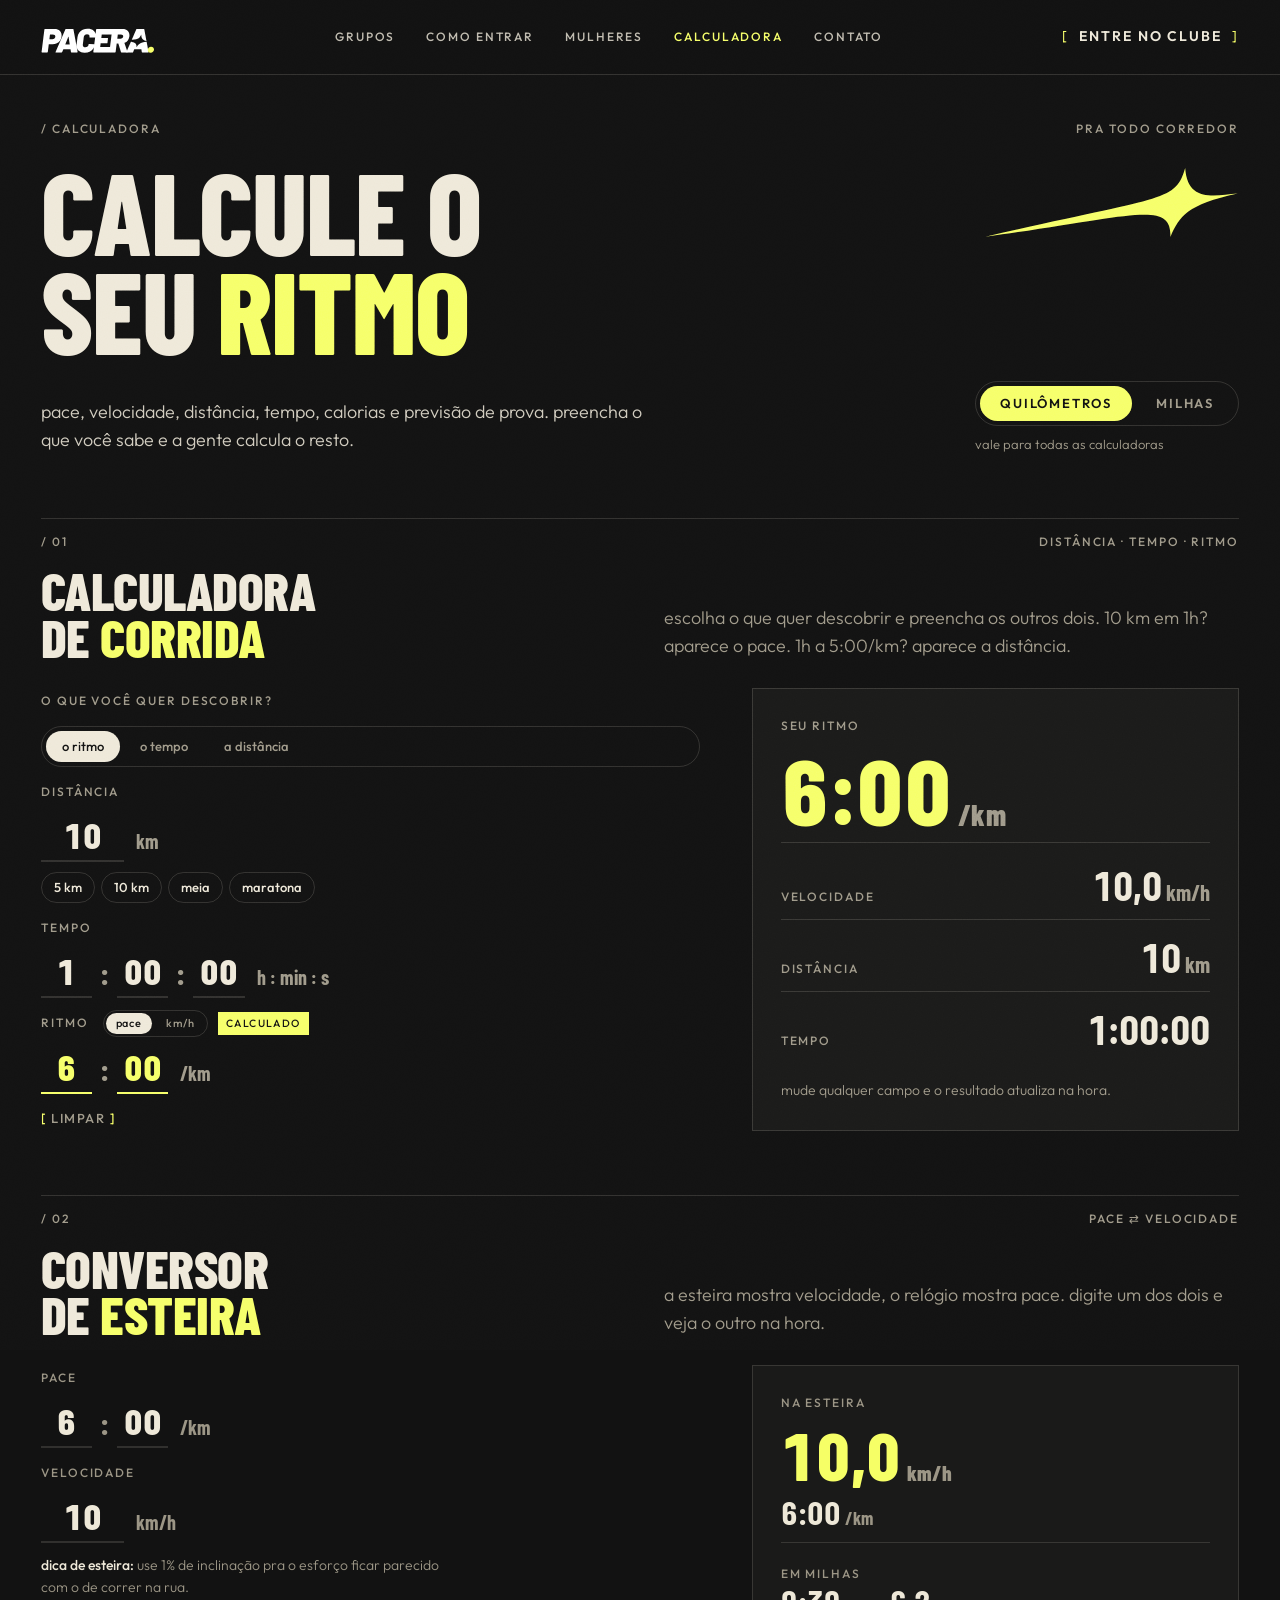
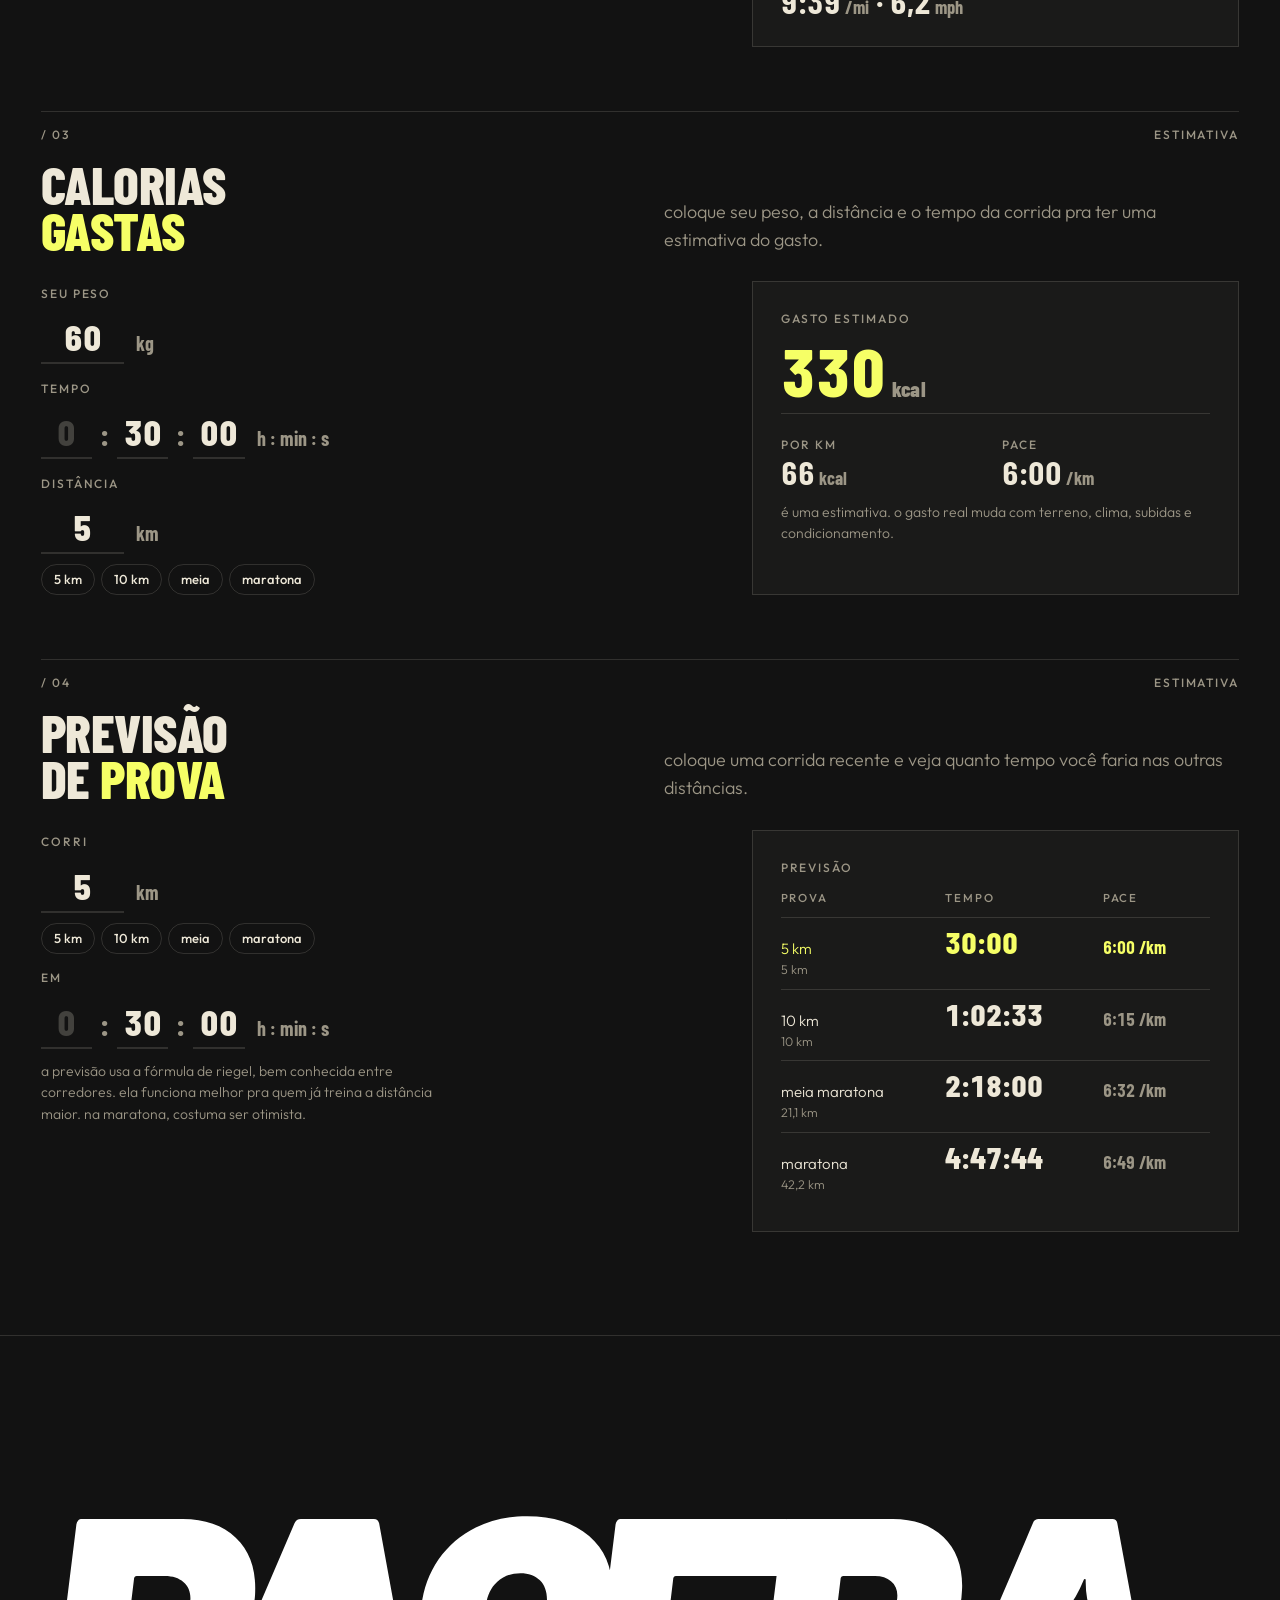
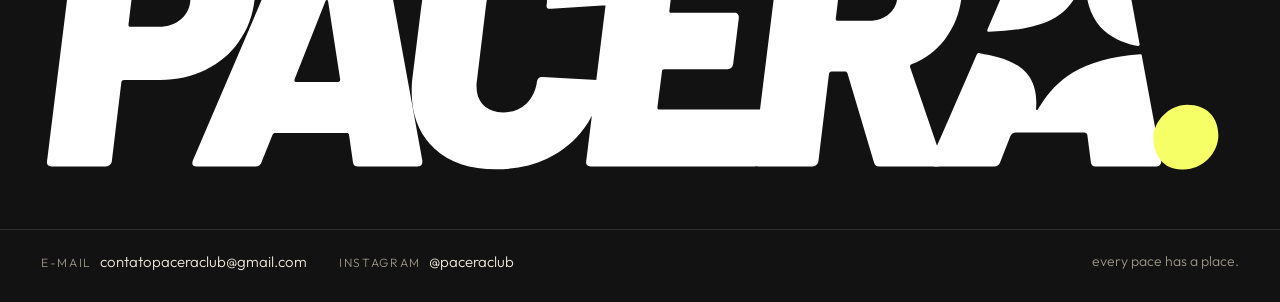
==== calculadora.html @ 99a650ff "Add files via upload" ====
<!doctype html>
<html lang="pt-BR">

<head>
  <meta charset="utf-8">
  <meta name="viewport" content="width=device-width,initial-scale=1,viewport-fit=cover">

  <title>Calculadora Pacera</title>
  <!-- prévia de compartilhamento (whatsapp, instagram, redes) -->
  <meta name="description" content="calcule pace, velocidade, tempo, distância, calorias e previsão de prova. em quilômetros ou milhas.">
  <meta name="theme-color" content="#121212">
  <meta property="og:type" content="website">
  <meta property="og:locale" content="pt_BR">
  <meta property="og:site_name" content="pacera club.">
  <meta property="og:title" content="calculadora pacera | pace, velocidade e previsão de prova">
  <meta property="og:description" content="calcule pace, velocidade, tempo, distância, calorias e previsão de prova. em quilômetros ou milhas.">
  <meta property="og:url" content="https://pacera-theta.vercel.app/calculadora.html">
  <meta property="og:image" content="https://pacera-theta.vercel.app/img/pacera-previa.jpg">
  <meta property="og:image:width" content="1200">
  <meta property="og:image:height" content="630">
  <meta property="og:image:alt" content="corredores na rua com a frase every pace has a place e o logo pacera">
  <meta name="twitter:card" content="summary_large_image">

  <link rel="icon" type="image/svg+xml" href="icon.svg">
  <link rel="stylesheet" href="style/reset.css">
  <link rel="stylesheet" href="style/style.css">
  <link rel="preconnect" href="https://fonts.googleapis.com">
  <link rel="preconnect" href="https://fonts.gstatic.com" crossorigin>
  <link rel="stylesheet"
    href="https://fonts.googleapis.com/css2?family=Barlow+Condensed:ital,wght@0,600;0,700;0,800;0,900;1,800;1,900&family=Outfit:wght@300;400;500;600&display=swap">
  <link rel="stylesheet" href="style/calculadora.css">

</head>

<body>
  <header class="top" id="top">
    <div class="top-in px">
      <a class="logo" href="index.html" aria-label="pacera club, início"><img src="img/logo-pacera.svg" alt="" width="406" height="129"></a>
      <nav class="nav" id="menu" aria-label="seções">
        <a href="index.html#grupos">grupos</a>
        <a href="index.html#como-entrar">como entrar</a>
        <a href="index.html#mulheres">mulheres</a>
        <a href="calculadora.html" aria-current="page">calculadora</a>
        <a href="#contato">contato</a>
      </nav>
      <div class="top-actions">
        <a class="br js-strava" href="https://www.strava.com/clubs/1765318" target="_blank" rel="noopener">entre no clube</a>
        <button class="menu-btn" id="menu-btn" type="button" aria-label="abrir menu" aria-expanded="false" aria-controls="menu"><span></span><span></span></button>
      </div>
    </div>
  </header>

  <main>
    <section class="calc-hero px">
      <img class="calc-star" src="img/logo-estrela.svg" alt="" width="600" height="159">
      <div class="sec-num"><span class="label">/ calculadora</span><span class="label">pra todo corredor</span></div>
      <h1>Calcule o<br>seu <span class="yl">ritmo</span></h1>
      <div class="hero-row">
        <p class="lead">pace, velocidade, distância, tempo, calorias e previsão de prova. preencha o que você sabe e a gente calcula o resto.</p>
        <div style="display: grid; gap: 8px; justify-items: start;">
          <div class="unit" role="group" aria-label="unidade de medida">
            <button type="button" id="unit-km" aria-pressed="true">quilômetros</button>
            <button type="button" id="unit-mi" aria-pressed="false">milhas</button>
          </div>
          <span class="unit-note">vale para todas as calculadoras</span>
        </div>
      </div>
    </section>

    <!-- / 01 calculadora de corrida -->
    <section class="tool-sec px" id="corrida" aria-labelledby="t1">
      <div class="tool-head">
        <div class="sec-num"><span class="label">/ 01</span><span class="label">distância · tempo · ritmo</span></div>
        <h2 id="t1">Calculadora<br>de <span class="yl">corrida</span></h2>
        <p class="lead">escolha o que quer descobrir e preencha os outros dois. 10 km em 1h? aparece o pace. 1h a 5:00/km? aparece a distância.</p>
      </div>
      <div class="tool">
        <div class="fields">
          <div class="ask">
            <span class="flabel">o que você quer descobrir?</span>
            <div class="seg" role="group" aria-label="o que você quer descobrir" id="c-target">
              <button type="button" data-t="pace" aria-pressed="true">o ritmo</button>
              <button type="button" data-t="time" aria-pressed="false">o tempo</button>
              <button type="button" data-t="dist" aria-pressed="false">a distância</button>
            </div>
          </div>
          <div class="field" data-group="dist">
            <label class="flabel" for="c-dist">distância <span class="tag">calculado</span></label>
            <div class="inrow"><input class="in w4 js-dist" id="c-dist" type="text" inputmode="decimal" placeholder="0" autocomplete="off"><span class="u u-dist">km</span></div>
            <div class="chips" data-for="c-dist">
              <button class="chip" type="button" data-km="5">5 km</button>
              <button class="chip" type="button" data-km="10">10 km</button>
              <button class="chip" type="button" data-km="21.0975">meia</button>
              <button class="chip" type="button" data-km="42.195">maratona</button>
            </div>
          </div>
          <div class="field" data-group="time">
            <span class="flabel" id="c-time-l">tempo <span class="tag">calculado</span></span>
            <div class="inrow" role="group" aria-labelledby="c-time-l">
              <input class="in" id="c-h" type="text" inputmode="numeric" maxlength="3" placeholder="0" aria-label="horas" autocomplete="off"><span class="sep">:</span>
              <input class="in" id="c-m" type="text" inputmode="numeric" maxlength="2" placeholder="00" aria-label="minutos" autocomplete="off"><span class="sep">:</span>
              <input class="in" id="c-s" type="text" inputmode="numeric" maxlength="2" placeholder="00" aria-label="segundos" autocomplete="off"><span class="u">h : min : s</span>
            </div>
          </div>
          <div class="field" data-group="pace">
            <span class="flabel" id="c-pace-l">ritmo
              <span class="seg mini" role="group" aria-label="digitar o ritmo como" id="c-mode">
                <button type="button" data-m="pace" aria-pressed="true">pace</button>
                <button type="button" data-m="speed" aria-pressed="false" class="u-speed">km/h</button>
              </span>
              <span class="tag">calculado</span>
            </span>
            <div class="inrow" id="c-pace-in" role="group" aria-labelledby="c-pace-l">
              <input class="in js-pm" id="c-pm" type="text" inputmode="numeric" maxlength="2" placeholder="0" aria-label="pace, minutos" autocomplete="off"><span class="sep">:</span>
              <input class="in js-ps" id="c-ps" type="text" inputmode="numeric" maxlength="2" placeholder="00" aria-label="pace, segundos" autocomplete="off"><span class="u u-pace">/km</span>
            </div>
            <div class="inrow" id="c-speed-in" hidden>
              <input class="in w4 js-speed" id="c-v" type="text" inputmode="decimal" placeholder="0" aria-label="velocidade" autocomplete="off"><span class="u u-speed">km/h</span>
            </div>
          </div>
          <button class="clear" type="button" id="c-clear">limpar</button>
        </div>
        <div class="result" aria-live="polite" id="c-out"></div>
      </div>
    </section>

    <!-- / 02 esteira -->
    <section class="tool-sec px" id="esteira" aria-labelledby="t2">
      <div class="tool-head">
        <div class="sec-num"><span class="label">/ 02</span><span class="label">pace ⇄ velocidade</span></div>
        <h2 id="t2">Conversor<br>de <span class="yl">esteira</span></h2>
        <p class="lead">a esteira mostra velocidade, o relógio mostra pace. digite um dos dois e veja o outro na hora.</p>
      </div>
      <div class="tool">
        <div class="fields">
          <div class="field">
            <span class="flabel" id="e-pace-l">pace</span>
            <div class="inrow" role="group" aria-labelledby="e-pace-l">
              <input class="in js-pm" id="e-pm" type="text" inputmode="numeric" maxlength="2" placeholder="0" aria-label="pace, minutos" autocomplete="off"><span class="sep">:</span>
              <input class="in js-ps" id="e-ps" type="text" inputmode="numeric" maxlength="2" placeholder="00" aria-label="pace, segundos" autocomplete="off"><span class="u u-pace">/km</span>
            </div>
          </div>
          <div class="field">
            <label class="flabel" for="e-v">velocidade</label>
            <div class="inrow"><input class="in w4 js-speed" id="e-v" type="text" inputmode="decimal" placeholder="0" autocomplete="off"><span class="u u-speed">km/h</span></div>
          </div>
          <p class="hint"><b>dica de esteira:</b> use 1% de inclinação pra o esforço ficar parecido com o de correr na rua.</p>
        </div>
        <div class="result" aria-live="polite" id="e-out"></div>
      </div>
    </section>

    <!-- / 03 calorias -->
    <section class="tool-sec px" id="calorias" aria-labelledby="t3">
      <div class="tool-head">
        <div class="sec-num"><span class="label">/ 03</span><span class="label">estimativa</span></div>
        <h2 id="t3">Calorias<br><span class="yl">gastas</span></h2>
        <p class="lead">coloque seu peso, a distância e o tempo da corrida pra ter uma estimativa do gasto.</p>
      </div>
      <div class="tool">
        <div class="fields">
          <div class="field">
            <label class="flabel" for="k-w">seu peso</label>
            <div class="inrow"><input class="in w4 js-weight" id="k-w" type="text" inputmode="decimal" placeholder="0" autocomplete="off"><span class="u u-weight">kg</span></div>
          </div>
          <div class="field">
            <span class="flabel" id="k-time-l">tempo</span>
            <div class="inrow" role="group" aria-labelledby="k-time-l">
              <input class="in" id="k-h" type="text" inputmode="numeric" maxlength="3" placeholder="0" aria-label="horas" autocomplete="off"><span class="sep">:</span>
              <input class="in" id="k-m" type="text" inputmode="numeric" maxlength="2" placeholder="00" aria-label="minutos" autocomplete="off"><span class="sep">:</span>
              <input class="in" id="k-s" type="text" inputmode="numeric" maxlength="2" placeholder="00" aria-label="segundos" autocomplete="off"><span class="u">h : min : s</span>
            </div>
          </div>
          <div class="field">
            <label class="flabel" for="k-dist">distância</label>
            <div class="inrow"><input class="in w4 js-dist" id="k-dist" type="text" inputmode="decimal" placeholder="0" autocomplete="off"><span class="u u-dist">km</span></div>
            <div class="chips" data-for="k-dist">
              <button class="chip" type="button" data-km="5">5 km</button>
              <button class="chip" type="button" data-km="10">10 km</button>
              <button class="chip" type="button" data-km="21.0975">meia</button>
              <button class="chip" type="button" data-km="42.195">maratona</button>
            </div>
          </div>
        </div>
        <div class="result" aria-live="polite" id="k-out"></div>
      </div>
    </section>

    <!-- / 04 previsão de prova -->
    <section class="tool-sec px" id="previsao" aria-labelledby="t4">
      <div class="tool-head">
        <div class="sec-num"><span class="label">/ 04</span><span class="label">estimativa</span></div>
        <h2 id="t4">Previsão<br>de <span class="yl">prova</span></h2>
        <p class="lead">coloque uma corrida recente e veja quanto tempo você faria nas outras distâncias.</p>
      </div>
      <div class="tool">
        <div class="fields">
          <div class="field">
            <label class="flabel" for="r-dist">corri</label>
            <div class="inrow"><input class="in w4 js-dist" id="r-dist" type="text" inputmode="decimal" placeholder="0" autocomplete="off"><span class="u u-dist">km</span></div>
            <div class="chips" data-for="r-dist">
              <button class="chip" type="button" data-km="5">5 km</button>
              <button class="chip" type="button" data-km="10">10 km</button>
              <button class="chip" type="button" data-km="21.0975">meia</button>
              <button class="chip" type="button" data-km="42.195">maratona</button>
            </div>
          </div>
          <div class="field">
            <span class="flabel" id="r-time-l">em</span>
            <div class="inrow" role="group" aria-labelledby="r-time-l">
              <input class="in" id="r-h" type="text" inputmode="numeric" maxlength="3" placeholder="0" aria-label="horas" autocomplete="off"><span class="sep">:</span>
              <input class="in" id="r-m" type="text" inputmode="numeric" maxlength="2" placeholder="00" aria-label="minutos" autocomplete="off"><span class="sep">:</span>
              <input class="in" id="r-s" type="text" inputmode="numeric" maxlength="2" placeholder="00" aria-label="segundos" autocomplete="off"><span class="u">h : min : s</span>
            </div>
          </div>
          <p class="hint">a previsão usa a fórmula de riegel, bem conhecida entre corredores. ela funciona melhor pra quem já treina a distância maior. na maratona, costuma ser otimista.</p>
        </div>
        <div class="result" aria-live="polite" id="r-out"></div>
      </div>
    </section>
  </main>

  <footer id="contato" class="foot-space">
    <div class="foot-mark px" aria-hidden="true"><img src="img/logo-pacera.svg" alt="" width="406" height="129"></div>
    <div class="foot-row px">
      <div class="contacts">
        <span><span class="k">e-mail</span><button class="mail" id="mail" type="button" title="clique para copiar">contatopaceraclub@gmail.com</button></span>
        <span><span class="k">instagram</span><a href="https://www.instagram.com/paceraclub" target="_blank" rel="noopener">@paceraclub</a></span>
      </div>
      <span>every pace has a place.</span>
    </div>
  </footer>
  <div class="toast" id="toast" role="status" aria-live="polite">e-mail copiado</div>

  <script src="script/calculadora.js"></script>
</body>

</html>
---- style/style.css ----
:root {
    --bg: #121212;
    --bg-2: #1A1A19;
    --cream: #EEE8D8;
    --muted: #9C9686;
    --line: rgba(238, 232, 216, .14);
    --accent: #F6FF66;
    --on-accent: #121212;
    --brisa: #5B8FC0;
    --vibe: #77A46C;
    --embalo: #EDBE76;
    --impulso: #E08A4E;
    --voo: #C2605A;
    --rosa: #E096A0;
    --display: "Barlow Condensed", "Arial Narrow", "Roboto Condensed", sans-serif;
    --body: "Outfit", system-ui, -apple-system, "Segoe UI", sans-serif;
    --gutter: clamp(16px, 3.2vw, 48px);
    color-scheme: dark;
}

* {
    box-sizing: border-box;
}

html {
    scroll-behavior: smooth;
}

@media (prefers-reduced-motion: reduce) {
    html {
        scroll-behavior: auto;
    }
}

body {
    background: var(--bg);
    color: var(--cream);
    font-family: var(--body);
    font-weight: 300;
    font-size: 17px;
    line-height: 1.55;
    overflow-x: hidden;
}

body::after {
    content: "";
    position: fixed;
    inset: -50%;
    z-index: 50;
    pointer-events: none;
    opacity: .13;
    mix-blend-mode: overlay;
    background-image: url("data:image/svg+xml,%3Csvg xmlns='http://www.w3.org/2000/svg' width='220' height='220'%3E%3Cfilter id='n'%3E%3CfeTurbulence type='fractalNoise' baseFrequency='.85' numOctaves='3' stitchTiles='stitch'/%3E%3CfeColorMatrix values='0 0 0 0 1 0 0 0 0 1 0 0 0 0 1 0 0 0 1 0'/%3E%3C/filter%3E%3Crect width='100%25' height='100%25' filter='url(%23n)'/%3E%3C/svg%3E");
    animation: grain 1s steps(4) infinite;
}

@keyframes grain {
    0% {
        transform: translate(0, 0);
    }

    25% {
        transform: translate(-3%, 2%);
    }

    50% {
        transform: translate(2%, -3%);
    }

    75% {
        transform: translate(-2%, -1%);
    }

    100% {
        transform: translate(0, 0);
    }
}

@media (prefers-reduced-motion: reduce) {
    body::after {
        animation: none;
    }
}

a {
    color: inherit;
}

p {
    margin: 0;
}

h1,
h2,
h3 {
    margin: 0;
    font-family: var(--display);
    font-weight: 800;
    text-transform: uppercase;
    line-height: .86;
    letter-spacing: -.01em;
    text-wrap: balance;
}

.px {
    padding-inline: var(--gutter);
}

.dot {
    color: var(--accent);
}

.yl {
    color: var(--accent);
}

.label {
    font-family: var(--body);
    font-weight: 500;
    font-size: 12px;
    letter-spacing: .16em;
    text-transform: uppercase;
    color: var(--muted);
}

.label b {
    color: var(--cream);
    font-weight: 500;
}

.lead {
    max-width: 52ch;
    color: var(--muted);
    font-size: clamp(16px, 1.4vw, 19px);
}

.lead strong {
    color: var(--cream);
    font-weight: 500;
}

/* bracket buttons */
.br {
    display: inline-flex;
    align-items: center;
    gap: .7em;
    font-family: var(--body);
    font-weight: 600;
    font-size: 14px;
    letter-spacing: .14em;
    text-transform: uppercase;
    text-decoration: none;
    color: var(--cream);
    padding: 10px 0;
    white-space: nowrap;
}

.br::before {
    content: "[";
    color: var(--accent);
    font-weight: 400;
    transition: transform .2s;
}

.br::after {
    content: "]";
    color: var(--accent);
    font-weight: 400;
    transition: transform .2s;
}

.br:hover::before {
    transform: translateX(-5px);
}

.br:hover::after {
    transform: translateX(5px);
}

.br:focus-visible {
    outline: 2px solid var(--accent);
    outline-offset: 4px;
}

.btn {
    display: inline-flex;
    align-items: center;
    gap: 12px;
    font-family: var(--body);
    font-weight: 600;
    font-size: 15px;
    letter-spacing: .12em;
    text-transform: uppercase;
    text-decoration: none;
    background: var(--accent);
    color: var(--on-accent);
    padding: 15px 26px;
    transition: transform .2s, background .2s;
    white-space: nowrap;
}

.btn:hover {
    transform: translateY(-2px);
}

.btn:focus-visible {
    outline: 2px solid var(--cream);
    outline-offset: 4px;
}

.btn svg {
    width: 18px;
    height: 18px;
}

/* header */
.top {
    position: fixed;
    top: 0;
    left: 0;
    right: 0;
    z-index: 40;
    padding-top: env(safe-area-inset-top, 0px);
    transition: background .3s, border-color .3s;
    border-bottom: 1px solid transparent;
}

.top.solid {
    background: rgba(18, 18, 18, .86);
    backdrop-filter: blur(10px);
    border-bottom-color: var(--line);
}

.top-in {
    display: flex;
    align-items: center;
    justify-content: space-between;
    gap: 20px;
    padding-block: 16px;
}

.logo {
    display: block;
    width: clamp(104px, 9vw, 132px);
    color: var(--cream);
    line-height: 0;
}

.logo svg {
    width: 100%;
    height: auto;
}

.logo .logo-dot {
    fill: var(--accent);
    transition: fill .4s;
}

.nav {
    display: flex;
    gap: clamp(14px, 2.4vw, 36px);
}

.nav a {
    font-size: 12px;
    font-weight: 500;
    letter-spacing: .16em;
    text-transform: uppercase;
    text-decoration: none;
    color: var(--cream);
    opacity: .78;
}

.nav a:hover {
    opacity: 1;
    color: var(--accent);
}

.nav a:focus-visible {
    outline: 2px solid var(--accent);
    outline-offset: 4px;
}

/* o cabeçalho fixo não cobre o começo da seção ao clicar no menu */
section,
footer {
    scroll-margin-top: 72px;
}

.top-actions {
    display: flex;
    align-items: center;
    gap: 18px;
}

.menu-btn {
    display: none;
    width: 40px;
    height: 40px;
    padding: 0;
    border: 0;
    background: none;
    cursor: pointer;
    position: relative;
}

.menu-btn span {
    position: absolute;
    left: 9px;
    right: 9px;
    height: 2px;
    background: var(--cream);
    transition: transform .3s, top .3s;
}

.menu-btn span:first-child {
    top: 15px;
}

.menu-btn span:last-child {
    top: 23px;
}

.top.open .menu-btn span:first-child {
    top: 19px;
    transform: rotate(45deg);
}

.top.open .menu-btn span:last-child {
    top: 19px;
    transform: rotate(-45deg);
}

.menu-btn:focus-visible {
    outline: 2px solid var(--accent);
    outline-offset: 2px;
}

@media (max-width: 820px) {
    .menu-btn {
        display: block;
    }

    .top-actions .br {
        font-size: 12px;
    }

    .nav {
        position: absolute;
        top: 100%;
        left: 0;
        right: 0;
        flex-direction: column;
        gap: 0;
        padding: 8px var(--gutter) 20px;
        background: rgba(18, 18, 18, .97);
        border-bottom: 1px solid var(--line);
        opacity: 0;
        visibility: hidden;
        translate: 0 -8px;
        transition: opacity .25s, translate .25s, visibility .25s;
    }

    .nav a {
        font-family: var(--display);
        font-weight: 800;
        font-size: 34px;
        letter-spacing: 0;
        opacity: 1;
        padding: 10px 0;
        border-bottom: 1px solid var(--line);
    }

    .nav a:last-child {
        border-bottom: 0;
    }

    .top.open {
        background: rgba(18, 18, 18, .97);
    }

    .top.open .nav {
        opacity: 1;
        visibility: visible;
        translate: 0 0;
    }
}

@media (max-width: 380px) {
    .top-actions .br {
        display: none;
    }
}

/* hero */
.hero {
    position: relative;
    height: 100svh;
    min-height: 560px;
    max-height: 1000px;
    display: grid;
    grid-template-rows: auto 1fr auto;
    gap: 24px;
    padding-block: calc(84px + env(safe-area-inset-top, 0px)) clamp(20px, 3vw, 40px);
    isolation: isolate;
    overflow: hidden;
}

.hero-bg {
    position: absolute;
    inset: 0;
    z-index: -1;
}

.hero-bg img {
    width: 100%;
    height: 100%;
    object-fit: cover;
    object-position: 50% 35%;
    filter: saturate(.8) contrast(1.08);
}

.hero-bg::after {
    content: "";
    position: absolute;
    inset: 0;
    background: linear-gradient(180deg, rgba(18, 18, 18, .35) 0%, transparent 40%, rgba(18, 18, 18, .4) 75%, var(--bg) 100%), rgba(18, 18, 18, .5);
}

.hero-meta {
    display: flex;
    justify-content: space-between;
    gap: 16px;
    flex-wrap: wrap;
}

.hero h1 {
    align-self: center;
    font-size: clamp(60px, min(13vw, 17svh), 220px);
}

.hero h1 span {
    display: block;
}

.hero h1 .l2 {
    padding-left: clamp(0px, 12vw, 220px);
}

.hero h1 .slash {
    color: var(--accent);
    font-weight: 600;
}

.hero-foot {
    display: flex;
    flex-wrap: wrap;
    align-items: flex-end;
    justify-content: space-between;
    gap: 24px;
}

.hero-foot .lead {
    color: var(--cream);
    opacity: .86;
}

.star {
    position: absolute;
    right: var(--gutter);
    top: 30%;
    width: clamp(160px, 22vw, 340px);
    color: var(--accent);
    z-index: 1;
    transform: rotate(-6deg);
}

.hero-meta .label {
    color: var(--cream);
    opacity: .8;
}

@media (max-width: 700px) {
    .star {
        top: calc(130px + env(safe-area-inset-top, 0px));
        width: 120px;
    }
}

/* section scaffolding */
.sec {
    padding-block: clamp(56px, 7vw, 104px) 0;
}

.sec-top {
    display: grid;
    grid-template-columns: minmax(0, 1fr) minmax(0, 1fr);
    gap: 20px 48px;
    align-items: end;
    margin-bottom: clamp(24px, 3.4vw, 44px);
}

.sec-top h2 {
    font-size: clamp(48px, 6.4vw, 112px);
}

.sec-top .lead {
    justify-self: end;
}

.sec-num {
    grid-column: 1 / -1;
    display: flex;
    justify-content: space-between;
    border-top: 1px solid var(--line);
    padding-top: 14px;
}

@media (max-width: 820px) {
    .sec-top {
        grid-template-columns: 1fr;
    }

    .sec-top .lead {
        justify-self: start;
    }
}

/* track */
.track {
    border-top: 1px solid var(--line);
    border-bottom: 1px solid var(--line);
}

.lane {
    position: relative;
    display: grid;
    grid-template-columns: minmax(0, 1fr) auto;
    align-items: center;
    gap: 16px;
    height: clamp(44px, 4.4vw, 56px);
    border-top: 1px dashed var(--line);
}

.lane:first-child {
    border-top: 0;
}

.lane-run {
    position: relative;
    height: 100%;
    overflow: hidden;
}

.lane-name {
    position: absolute;
    left: 0;
    top: 50%;
    transform: translateY(-50%);
    font-family: var(--display);
    font-weight: 800;
    font-size: clamp(22px, 2.4vw, 32px);
    text-transform: uppercase;
    letter-spacing: .02em;
    color: var(--c);
    z-index: 1;
    pointer-events: none;
}

.runner {
    position: absolute;
    inset: 0;
    animation: run var(--dur) linear infinite;
    animation-delay: var(--delay);
}

.runner i {
    position: absolute;
    left: 0;
    top: 50%;
    width: 14px;
    height: 14px;
    margin-top: -7px;
    border-radius: 50%;
    background: var(--c);
    box-shadow: 0 0 0 5px color-mix(in srgb, var(--c) 22%, transparent);
}

.runner i::after {
    content: "";
    position: absolute;
    right: 12px;
    top: 50%;
    width: 70px;
    height: 2px;
    margin-top: -1px;
    background: linear-gradient(to left, var(--c), transparent);
    opacity: .75;
}

@keyframes run {
    from {
        transform: translateX(-4%);
    }

    to {
        transform: translateX(104%);
    }
}

.lane-pace {
    font-family: var(--display);
    font-weight: 700;
    font-size: clamp(18px, 1.8vw, 24px);
    font-variant-numeric: tabular-nums;
    white-space: nowrap;
}

.lane-pace small {
    font-size: .65em;
    color: var(--muted);
    margin-left: 2px;
}

@media (prefers-reduced-motion: reduce) {
    .runner {
        animation: none;
        transform: translateX(var(--rest));
    }
}

/* finder + groups */
.finder {
    display: flex;
    flex-wrap: wrap;
    align-items: center;
    gap: 12px 20px;
    padding-block: clamp(20px, 2.6vw, 32px);
}

.finder label {
    font-size: 15px;
    color: var(--muted);
}

.finder input {
    font-family: var(--display);
    font-weight: 800;
    font-size: 34px;
    width: 3.6em;
    text-align: center;
    padding: 2px 6px;
    border: 0;
    border-bottom: 2px solid var(--accent);
    background: transparent;
    color: var(--cream);
    font-variant-numeric: tabular-nums;
}

.finder input:focus-visible {
    outline: none;
    background: rgba(246, 255, 102, .08);
}

.finder .unit {
    font-family: var(--display);
    font-weight: 700;
    font-size: 20px;
    color: var(--muted);
}

.finder output {
    font-size: 16px;
    color: var(--muted);
}

.finder output strong {
    font-family: var(--display);
    font-weight: 800;
    font-size: 30px;
    text-transform: uppercase;
    color: var(--gc, var(--cream));
    margin-left: 4px;
}

.groups {
    border-top: 1px solid var(--line);
}

.group {
    --c: var(--cream);
    position: relative;
    display: grid;
    grid-template-columns: 64px minmax(0, 1.3fr) minmax(0, .8fr) minmax(0, 1.2fr);
    align-items: center;
    gap: 24px;
    padding-block: clamp(10px, 1.2vw, 16px);
    border-bottom: 1px solid var(--line);
    transition: background .3s;
    isolation: isolate;
}

.group::before {
    content: "";
    position: absolute;
    inset: 0 calc(var(--gutter) * -1);
    z-index: -1;
    background: var(--c);
    opacity: 0;
    transition: opacity .3s;
}

.group .n {
    font-size: 13px;
    font-weight: 500;
    letter-spacing: .12em;
    color: var(--muted);
}

.group h3 {
    font-size: clamp(42px, 4.6vw, 76px);
    color: var(--c);
    transition: color .3s;
}

.group .pace {
    font-family: var(--display);
    font-weight: 700;
    font-size: clamp(22px, 2.2vw, 32px);
    font-variant-numeric: tabular-nums;
}

.group .pace small {
    display: block;
    font-family: var(--body);
    font-size: 11px;
    font-weight: 500;
    letter-spacing: .16em;
    text-transform: uppercase;
    color: var(--muted);
}

.group p {
    color: var(--muted);
    max-width: 40ch;
}

.group.on::before {
    opacity: .12;
}

.group.on p {
    color: var(--cream);
}

.group.on .n {
    color: var(--c);
}

@media (max-width: 820px) {
    .group {
        grid-template-columns: 40px minmax(0, 1fr);
        gap: 6px 16px;
    }

    .group .pace,
    .group p {
        grid-column: 2;
    }

    .group .pace small {
        display: inline;
        margin-left: 6px;
    }
}

.note {
    padding-top: 18px;
    color: var(--muted);
    font-size: 15px;
}

/* photo band */
.band {
    --bh: clamp(320px, 34vw, 520px);
    display: grid;
    grid-template-columns: 1fr 1fr 1fr;
    gap: 6px;
    margin-top: clamp(56px, 7vw, 104px);
}

.band figure {
    margin: 0;
    position: relative;
    overflow: hidden;
    height: var(--bh);
    max-width: 100%;
}

.band img {
    width: 100%;
    height: 100%;
    object-fit: cover;
    display: block;
    filter: saturate(.82) contrast(1.06);
    transition: transform 1.2s cubic-bezier(.2, .7, .2, 1);
}

.band figure:hover img {
    transform: scale(1.04);
}

.band figcaption {
    position: absolute;
    left: 14px;
    bottom: 12px;
    font-size: 12px;
    font-weight: 500;
    letter-spacing: .16em;
    text-transform: uppercase;
    color: var(--cream);
}

.band-title {
    grid-column: 2;
    height: var(--bh);
    display: flex;
    flex-direction: column;
    justify-content: space-between;
    background: var(--bg-2);
    padding: clamp(18px, 2.4vw, 32px);
}

.band-title h2 {
    font-size: clamp(44px, 5.2vw, 92px);
    line-height: .92;
}

.band-title {
    gap: 32px;
}

@media (max-width: 820px) {
    .band {
        grid-template-columns: 1fr 1fr;
        --bh: 300px;
    }

    .band-title {
        grid-column: 1 / -1;
        order: -1;
        height: auto;
        min-height: 220px;
    }
}

/* steps */
.steps {
    border-top: 1px solid var(--line);
}

.step {
    display: grid;
    grid-template-columns: 64px minmax(0, 1fr) minmax(0, 1fr);
    gap: 24px;
    align-items: baseline;
    padding-block: clamp(14px, 1.8vw, 24px);
    border-bottom: 1px solid var(--line);
}

.step .n {
    font-size: 13px;
    font-weight: 500;
    letter-spacing: .12em;
    color: var(--accent);
}

.step h3 {
    font-size: clamp(30px, 3.2vw, 52px);
}

.step p {
    color: var(--muted);
    max-width: 46ch;
}

@media (max-width: 820px) {
    .step {
        grid-template-columns: 40px minmax(0, 1fr);
    }

    .step p {
        grid-column: 2;
    }
}

.chat {
    display: grid;
    grid-template-columns: minmax(0, 1fr) minmax(0, 1fr);
    gap: clamp(28px, 6vw, 96px);
    align-items: center;
    padding-top: clamp(40px, 5vw, 72px);
}

.chat h3 {
    font-size: clamp(38px, 4.2vw, 72px);
    margin-bottom: 18px;
}

.chat-box {
    background: var(--bg-2);
    border: 1px solid var(--line);
    padding: 18px;
    display: grid;
    gap: 12px;
}

.chat-top {
    display: flex;
    justify-content: space-between;
    gap: 8px;
    padding-bottom: 10px;
    border-bottom: 1px solid var(--line);
    font-size: 12px;
    font-weight: 500;
    letter-spacing: .14em;
    text-transform: uppercase;
    color: var(--muted);
}

.chat-top span:first-child {
    color: var(--vibe);
}

.msg {
    display: flex;
    gap: 12px;
    align-items: flex-start;
}

.av {
    flex: none;
    width: 34px;
    height: 34px;
    border-radius: 50%;
    display: grid;
    place-items: center;
    font-family: var(--display);
    font-weight: 800;
    font-size: 16px;
    color: var(--bg);
    background: var(--c);
}

.bubble {
    background: rgba(238, 232, 216, .06);
    padding: 9px 13px;
    border-radius: 2px 14px 14px 14px;
    font-size: 15px;
    min-width: 0;
}

@media (max-width: 820px) {
    .chat {
        grid-template-columns: 1fr;
    }
}

/* women */
.women {
    display: grid;
    grid-template-columns: minmax(0, 1.1fr) minmax(0, .9fr);
    background: color-mix(in srgb, var(--rosa) 30%, var(--bg));
}

.women-copy {
    display: flex;
    flex-direction: column;
    justify-content: space-between;
    gap: 40px;
    padding: clamp(28px, 5vw, 72px) var(--gutter);
}

.women h2 {
    font-size: clamp(48px, 6.4vw, 112px);
}

.women h2 em {
    font-style: italic;
    color: var(--rosa);
}

.women .lead {
    color: var(--cream);
    opacity: .88;
}

.women figure {
    margin: 0;
    min-height: 420px;
    position: relative;
}

.women img {
    position: absolute;
    inset: 0;
    width: 100%;
    height: 100%;
    object-fit: cover;
    filter: saturate(.85);
}

.stripe {
    display: flex;
    height: 10px;
}

.stripe span {
    flex: 1;
    background: var(--c);
}

.stripe span:last-child {
    flex: 1.6;
}

@media (max-width: 820px) {
    .women {
        grid-template-columns: 1fr;
    }

    .women figure {
        min-height: 360px;
    }
}

/* where */
.where {
    display: grid;
    grid-template-columns: repeat(4, minmax(0, 1fr));
    border-top: 1px solid var(--line);
}

.where div {
    padding: 22px 24px 8px 0;
    display: grid;
    gap: 10px;
    align-content: start;
}

.where div+div {
    border-left: 1px solid var(--line);
    padding-left: 24px;
}

.where .n {
    font-size: 12px;
    font-weight: 500;
    letter-spacing: .14em;
    color: var(--muted);
}

.where h3 {
    font-size: clamp(32px, 3vw, 50px);
}

.where p {
    color: var(--muted);
}

@media (max-width: 900px) {
    .where {
        grid-template-columns: 1fr 1fr;
    }

    .where div:nth-child(3) {
        border-left: 0;
        padding-left: 0;
    }

    .where div:nth-child(n+3) {
        border-top: 1px solid var(--line);
    }
}

@media (max-width: 520px) {
    .where {
        grid-template-columns: 1fr;
    }

    .where div+div {
        border-left: 0;
        padding-left: 0;
        border-top: 1px solid var(--line);
    }
}

/* final */
.final {
    position: relative;
    margin-top: clamp(56px, 7vw, 104px);
    min-height: min(70svh, 640px);
    display: grid;
    grid-template-columns: minmax(0, 1.2fr) minmax(0, .8fr);
    align-items: end;
    gap: 24px;
    padding-block: clamp(48px, 7vw, 96px);
    isolation: isolate;
    overflow: hidden;
}

.final-bg {
    position: absolute;
    inset: 0;
    z-index: -1;
}

.final-bg img {
    width: 100%;
    height: 100%;
    object-fit: cover;
    object-position: 50% 40%;
    filter: saturate(.8) contrast(1.1);
}

.final-bg::after {
    content: "";
    position: absolute;
    inset: 0;
    background: linear-gradient(90deg, rgba(18, 18, 18, .9) 0%, rgba(18, 18, 18, .55) 55%, rgba(18, 18, 18, .25) 100%), linear-gradient(0deg, rgba(18, 18, 18, .7), transparent 50%);
}

.final h2 {
    font-size: clamp(56px, 8vw, 140px);
    margin-bottom: 24px;
}

.final .lead {
    color: var(--cream);
    opacity: .9;
    margin-bottom: 30px;
}

.final-star {
    justify-self: end;
    align-self: center;
    width: clamp(200px, 28vw, 440px);
    max-width: 100%;
    color: var(--accent);
    transform: rotate(-8deg);
}

.final-star svg {
    width: 100%;
    height: auto;
    display: block;
}

@media (max-width: 820px) {
    .final {
        grid-template-columns: 1fr;
    }

    .final-star {
        justify-self: start;
        order: -1;
        width: 200px;
    }
}

/* footer */
footer {
    border-top: 1px solid var(--line);
}

.foot-mark {
    color: var(--cream);
    line-height: 0;
    padding-block: clamp(36px, 6vw, 80px) clamp(20px, 3vw, 36px);
}

.foot-mark svg {
    width: 100%;
    height: auto;
    display: block;
}

.foot-mark .logo-dot {
    fill: var(--accent);
}

.foot-row {
    display: flex;
    flex-wrap: wrap;
    align-items: center;
    justify-content: space-between;
    gap: 14px 28px;
    padding-block: 20px 28px;
    border-top: 1px solid var(--line);
    font-size: 14px;
    color: var(--muted);
}

.contacts {
    display: flex;
    flex-wrap: wrap;
    gap: 10px 32px;
}

.contacts a,
.mail {
    color: var(--cream);
    text-decoration: none;
    font: inherit;
    font-size: 15px;
    background: none;
    border: 0;
    padding: 0;
    cursor: pointer;
}

.contacts a:focus-visible,
.mail:focus-visible {
    outline: 2px solid var(--accent);
    outline-offset: 3px;
}

.contacts .k {
    color: var(--muted);
    margin-right: 8px;
    font-size: 12px;
    letter-spacing: .14em;
    text-transform: uppercase;
}

.toast {
    position: fixed;
    left: 50%;
    bottom: calc(24px + env(safe-area-inset-bottom, 0px));
    transform: translate(-50%, 12px);
    background: var(--accent);
    color: var(--on-accent);
    font-size: 14px;
    font-weight: 500;
    padding: 10px 18px;
    opacity: 0;
    pointer-events: none;
    transition: opacity .2s, transform .2s;
    z-index: 60;
    white-space: nowrap;
}

.toast.show {
    opacity: 1;
    transform: translate(-50%, 0);
}

/* scroll reveal: only armed when JS runs and motion is allowed */
.rv-on .rv {
    opacity: 0;
    translate: 0 44px;
    transition: opacity .9s cubic-bezier(.2, .7, .2, 1), translate .9s cubic-bezier(.2, .7, .2, 1);
    transition-delay: var(--d, 0s);
}

.rv-on .rv.in {
    opacity: 1;
    translate: 0 0;
}

.rv-on .rv-img>img,
.rv-on .rv-img>svg {
    clip-path: inset(100% 0 0 0);
    scale: 1.12;
    transition: clip-path 1.2s cubic-bezier(.7, 0, .2, 1), scale 1.6s cubic-bezier(.2, .7, .2, 1);
    transition-delay: var(--d, 0s);
}

.rv-on .rv-img.in>img,
.rv-on .rv-img.in>svg {
    clip-path: inset(0 0 0 0);
    scale: 1;
}

.rv-on .foot-mark>svg {
    scale: 1;
}

.rv-on .rv-line {
    transform-origin: left;
    scale: 0 1;
    transition: scale 1.1s cubic-bezier(.7, 0, .2, 1);
    transition-delay: var(--d, 0s);
}

.rv-on .rv-line.in {
    scale: 1 1;
}

/* logos em arquivo (pasta img) */
.logo img,
.star img,
.final-star img,
.foot-mark img {
    display: block;
    width: 100%;
    height: auto;
}

.rv-on .foot-mark > img {
    scale: 1;
}
---- style/calculadora.css ----
/* calculadora: usa as cores e fontes do style.css e só acrescenta as peças da ferramenta */
.top { background: rgba(18, 18, 18, .86); backdrop-filter: blur(10px); border-bottom-color: var(--line); }
.nav a[aria-current="page"] { color: var(--accent); opacity: 1; }

.calc-hero { position: relative; display: grid; gap: 22px; padding-block: calc(120px + env(safe-area-inset-top, 0px)) 0; }
.calc-hero h1 { font-size: clamp(56px, 9vw, 150px); }
.calc-hero .lead { color: var(--cream); opacity: .86; }
/* sem a linha só em cima do "/ calculadora" */
.calc-hero .sec-num { border-top: 0; padding-top: 0; }
.calc-star { position: absolute; right: var(--gutter); top: calc(130px + env(safe-area-inset-top, 0px)); width: clamp(140px, 20vw, 300px); transform: rotate(-6deg); pointer-events: none; }
.hero-row { display: flex; flex-wrap: wrap; align-items: flex-end; justify-content: space-between; gap: 20px; }
@media (max-width: 700px) { .calc-star { display: none; } .calc-hero { padding-top: calc(112px + env(safe-area-inset-top, 0px)); } }

.unit { display: inline-flex; gap: 4px; padding: 4px; border: 1px solid var(--line); border-radius: 999px; }
.unit button { font: 600 13px/1 var(--body); letter-spacing: .14em; text-transform: uppercase; padding: 11px 20px; border: 0; border-radius: 999px; background: none; color: var(--muted); cursor: pointer; transition: background .2s, color .2s; }
.unit button[aria-pressed="true"] { background: var(--accent); color: var(--on-accent); }
.unit button:focus-visible { outline: 2px solid var(--accent); outline-offset: 2px; }
.unit-note { font-size: 13px; color: var(--muted); }

.tool-sec { padding-block: clamp(40px, 5vw, 72px) 0; }
.tool-head { display: grid; grid-template-columns: minmax(0, 1fr) minmax(0, 1fr); gap: 16px 48px; align-items: end; margin-bottom: clamp(18px, 2.2vw, 28px); }
.tool-head h2 { font-size: clamp(36px, 4.2vw, 68px); }
.tool-head .lead { justify-self: end; }
@media (max-width: 820px) { .tool-head { grid-template-columns: 1fr; } .tool-head .lead { justify-self: start; } }

.tool { display: grid; grid-template-columns: minmax(0, 1.15fr) minmax(0, .85fr); gap: clamp(24px, 4vw, 64px); }
@media (max-width: 900px) { .tool { grid-template-columns: 1fr; } }
.fields { display: grid; gap: 12px; align-content: start; }

.field { min-width: 0; }
.flabel { display: flex; align-items: center; gap: 10px; min-height: 26px; font-size: 12px; font-weight: 500; letter-spacing: .16em; text-transform: uppercase; color: var(--muted); margin-bottom: 4px; }
.tag { display: none; font-size: 10.5px; letter-spacing: .14em; padding: 3px 8px; background: var(--accent); color: var(--on-accent); }
.field.calc .tag { display: inline-block; }
.inrow { display: flex; flex-wrap: wrap; align-items: baseline; gap: 6px 8px; }
.in { font: 800 clamp(28px, 2.8vw, 38px)/1 var(--display); color: var(--cream); background: transparent; border: 0; border-bottom: 2px solid var(--line); padding: 4px 2px; text-align: center; font-variant-numeric: tabular-nums; width: 3.2ch; min-width: 0; transition: border-color .2s, color .2s; }
.in.w3 { width: 3.8ch; }
.in.w4 { width: 5.2ch; }
.in::placeholder { color: rgba(238, 232, 216, .22); }
.in:focus { outline: none; border-bottom-color: var(--accent); }
.field.calc .in { color: var(--accent); border-bottom-color: var(--accent); cursor: default; }
.field.calc .chips { visibility: hidden; }
/* resultado da / 01: um dado embaixo do outro */
.result .facts.three { grid-template-columns: 1fr; gap: 0; padding-top: 4px; }
.result .facts.three > div { display: flex; justify-content: space-between; align-items: baseline; gap: 16px; padding: 10px 0; border-bottom: 1px solid var(--line); }
.result .facts.three > div:last-child { border-bottom: 0; }
#c-out { align-content: stretch; grid-template-rows: auto auto 1fr auto; }
#c-out .big { font-size: clamp(64px, 7.2vw, 120px); }
#c-out .facts.three { align-content: space-evenly; }
#c-out .facts.three .mid { font-size: clamp(32px, 3.2vw, 48px); }
#c-out .facts.three > div { padding: 12px 0; }
.sep { font: 800 clamp(24px, 2.4vw, 32px)/1 var(--display); color: var(--muted); }
.u { font: 700 20px/1 var(--display); color: var(--muted); text-transform: lowercase; margin-left: 4px; }
.or { font-size: 13px; color: var(--muted); margin-inline: 10px 6px; }
.pair { display: inline-flex; align-items: baseline; gap: 8px; white-space: nowrap; }
/* seletores pequenos: o que descobrir / pace ou velocidade */
.seg { display: inline-flex; flex-wrap: wrap; gap: 4px; padding: 4px; border: 1px solid var(--line); border-radius: 999px; }
.seg button { font: 500 13px/1 var(--body); padding: 9px 16px; border: 0; border-radius: 999px; background: none; color: var(--muted); cursor: pointer; transition: background .2s, color .2s; }
.seg button[aria-pressed="true"] { background: var(--cream); color: var(--bg); }
.seg button:focus-visible { outline: 2px solid var(--accent); outline-offset: 2px; }
.seg.mini { padding: 2px; margin-left: 4px; }
.seg.mini button { font-size: 11px; letter-spacing: .08em; padding: 5px 10px; text-transform: none; }
.ask { display: grid; gap: 8px; }
.chips { display: flex; flex-wrap: wrap; gap: 6px; margin-top: 10px; }
.chip { font: 500 13px/1 var(--body); color: var(--cream); background: none; border: 1px solid var(--line); border-radius: 999px; padding: 8px 12px; cursor: pointer; transition: border-color .2s, color .2s; }
.chip:hover, .chip:focus-visible { border-color: var(--accent); color: var(--accent); outline: none; }
.clear { justify-self: start; font: 500 13px/1 var(--body); letter-spacing: .12em; text-transform: uppercase; color: var(--muted); background: none; border: 0; padding: 6px 0; cursor: pointer; }
.clear::before { content: "[ "; color: var(--accent); }
.clear::after { content: " ]"; color: var(--accent); }
.clear:hover { color: var(--cream); }

.result { background: var(--bg-2, #1A1A19); border: 1px solid var(--line); padding: clamp(18px, 2.2vw, 28px); display: grid; gap: 12px; align-content: start; min-width: 0; }
.result .k { font-size: 12px; font-weight: 500; letter-spacing: .16em; text-transform: uppercase; color: var(--muted); }
.big { font: 800 clamp(46px, 5.2vw, 84px)/.9 var(--display); color: var(--accent); font-variant-numeric: tabular-nums; overflow-wrap: anywhere; }
.big small { font-size: .32em; color: var(--muted); margin-left: 6px; letter-spacing: .02em; }
.mid { font: 700 clamp(26px, 2.6vw, 36px)/1 var(--display); color: var(--cream); font-variant-numeric: tabular-nums; }
.mid small { font-size: .55em; color: var(--muted); margin-left: 4px; }
.facts { display: grid; grid-template-columns: repeat(auto-fit, minmax(120px, 1fr)); gap: 14px; border-top: 1px solid var(--line); padding-top: 16px; }
.hint { font-size: 14px; color: var(--muted); max-width: 46ch; }
.hint b { color: var(--cream); font-weight: 500; }
.empty { color: var(--muted); font-size: 15px; }

.pred { width: 100%; border-collapse: collapse; }
.pred th { text-align: left; font-size: 11.5px; font-weight: 500; letter-spacing: .16em; text-transform: uppercase; color: var(--muted); padding: 0 12px 10px 0; border-bottom: 1px solid var(--line); }
.pred td { padding: 9px 12px 9px 0; border-bottom: 1px solid var(--line); vertical-align: baseline; }
.pred td:first-child { font-size: 15px; }
.pred td:first-child small { display: block; color: var(--muted); font-size: 12.5px; }
.pred .t { font: 800 clamp(24px, 2.4vw, 34px)/1 var(--display); font-variant-numeric: tabular-nums; }
.pred .p { font: 700 18px/1 var(--display); color: var(--muted); font-variant-numeric: tabular-nums; white-space: nowrap; }
.pred tbody tr:last-child td { border-bottom: 0; }
.pred tr.same td { color: var(--accent); }
.pred tr.same .p { color: var(--accent); }
.table-wrap { overflow-x: auto; }

.foot-space { margin-top: clamp(64px, 8vw, 120px); }
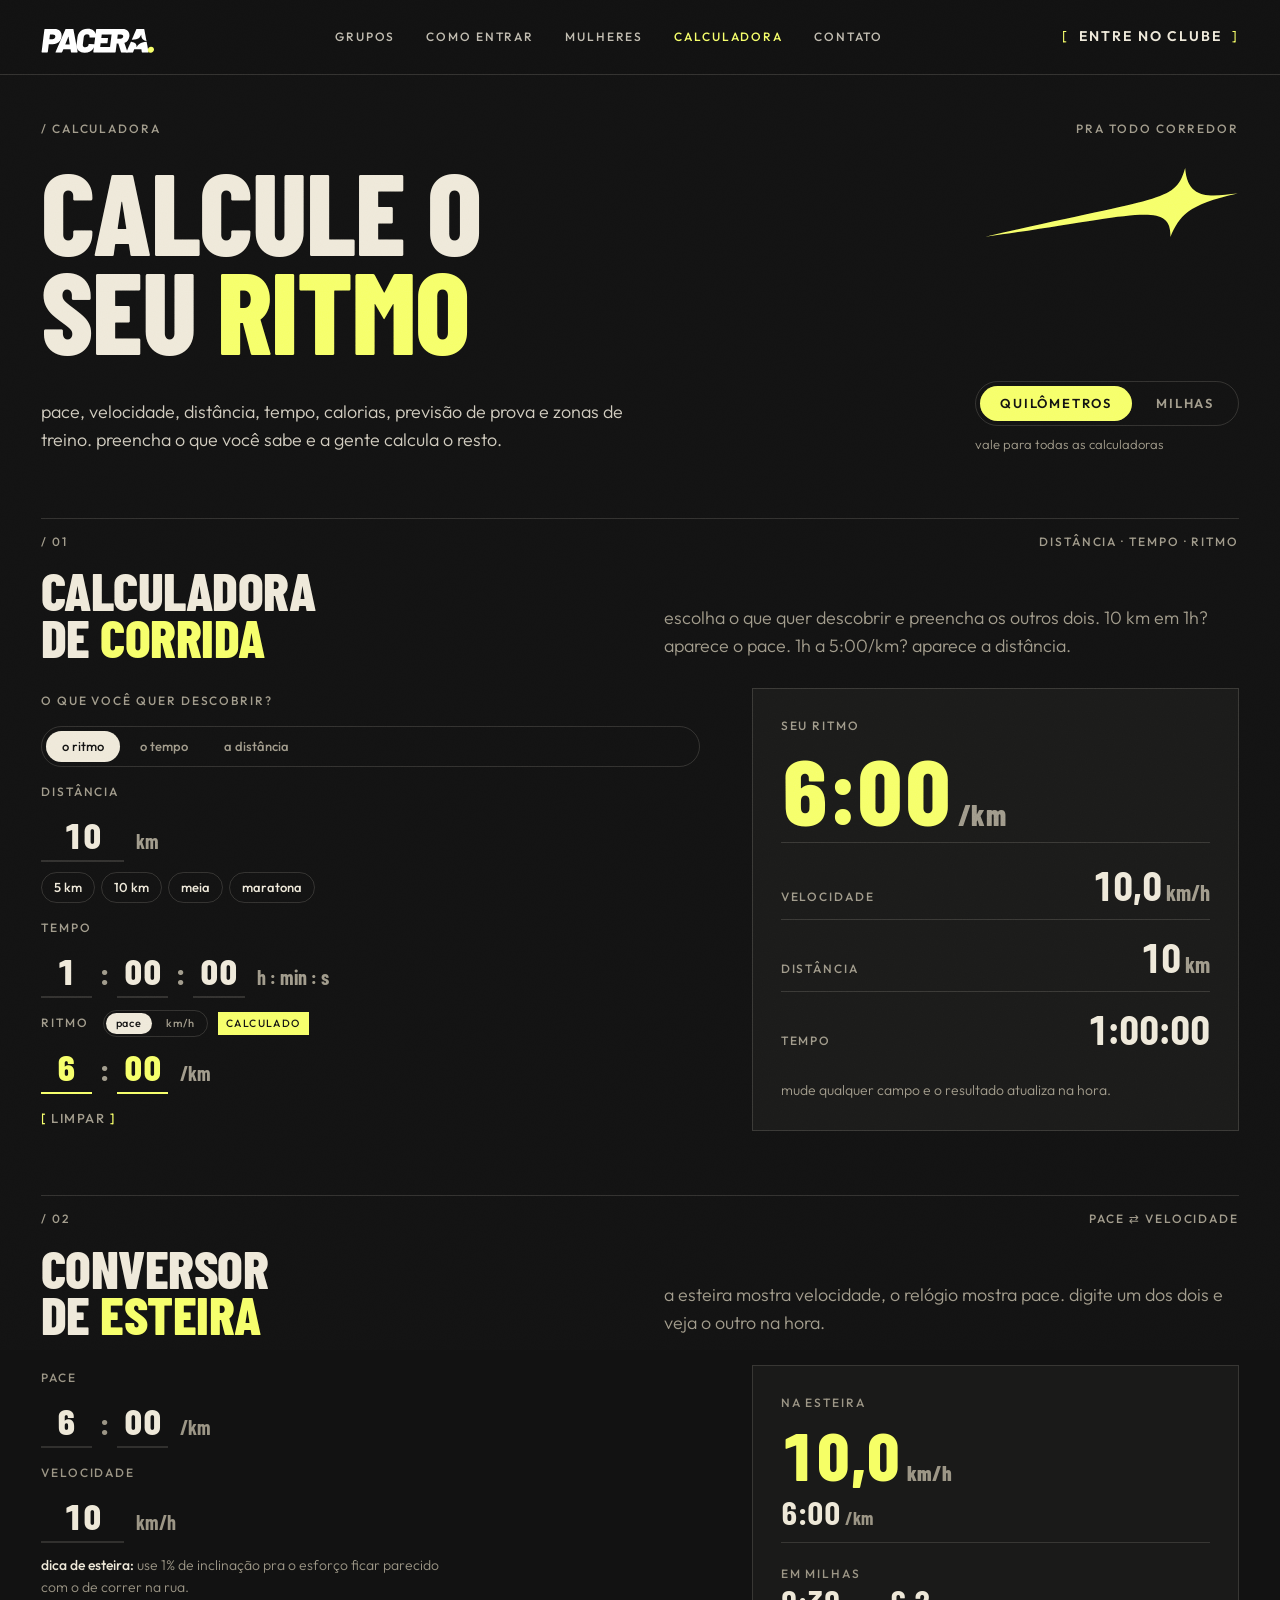
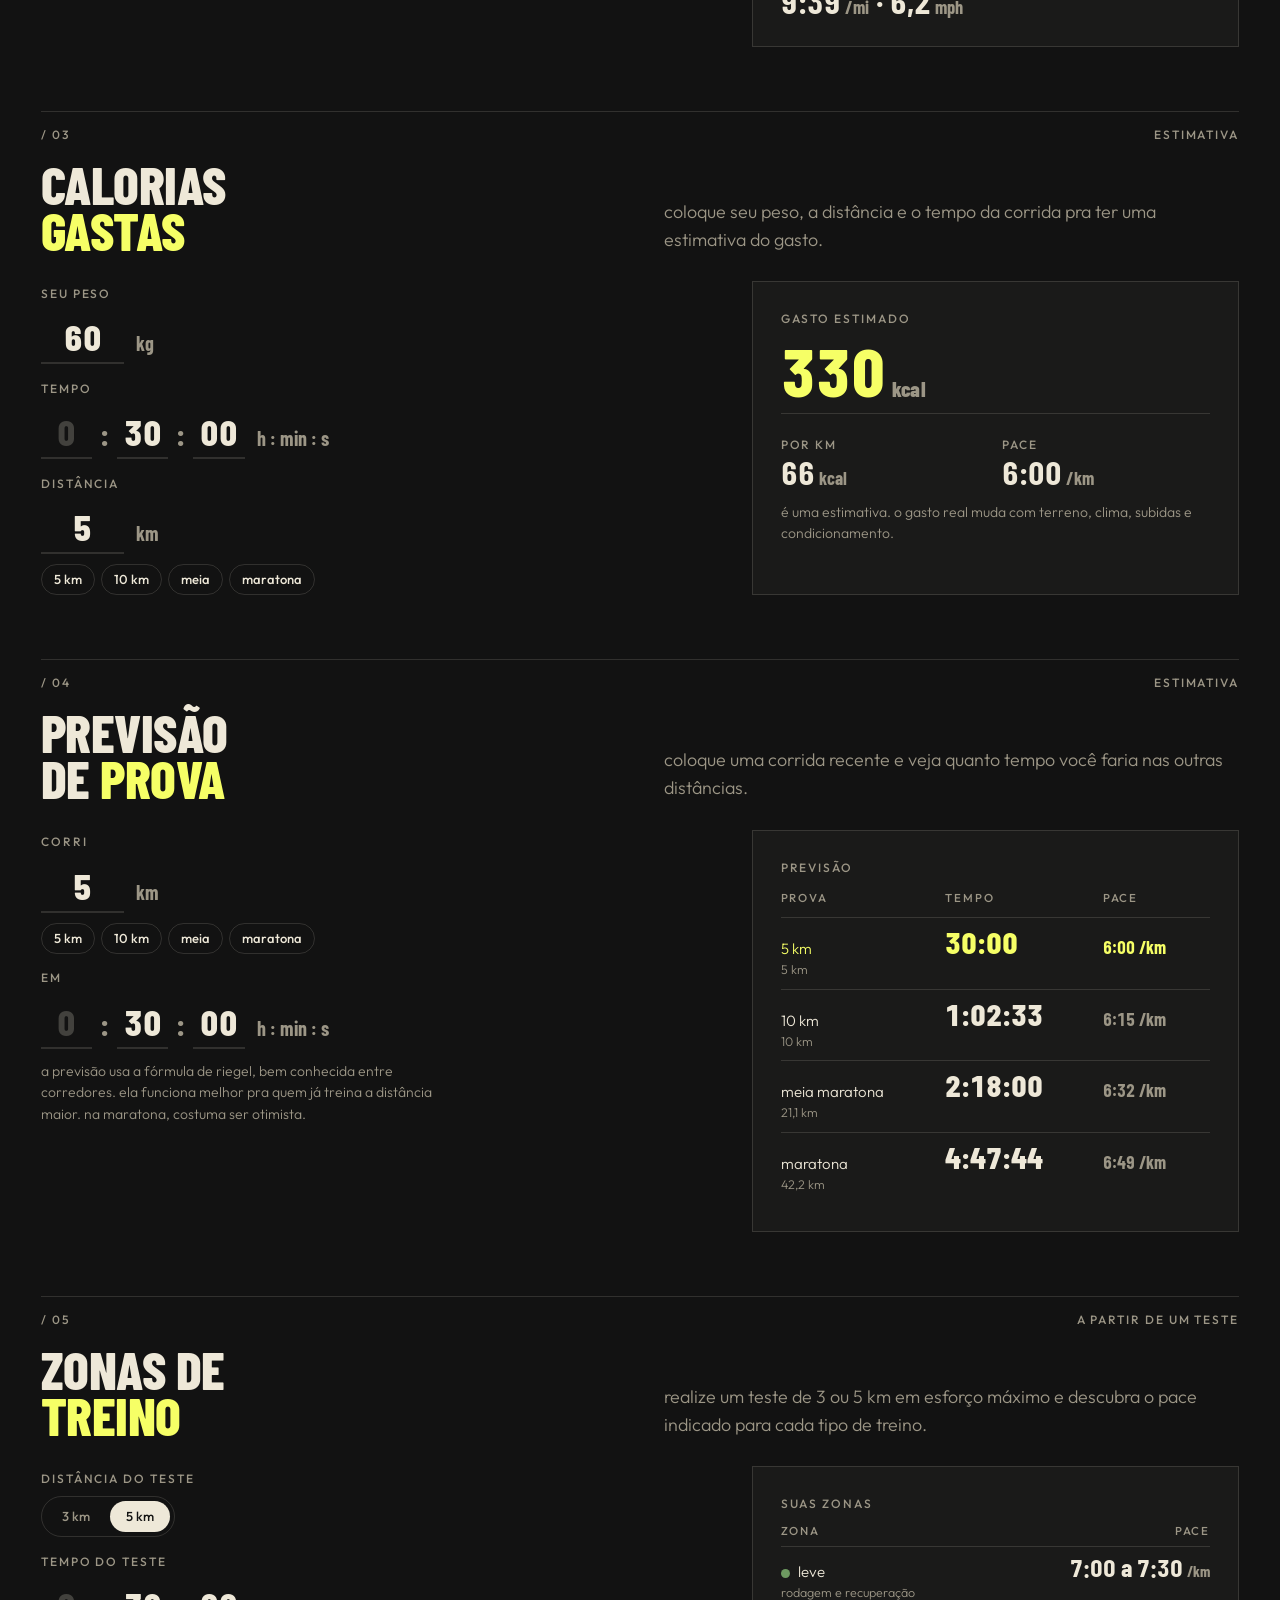
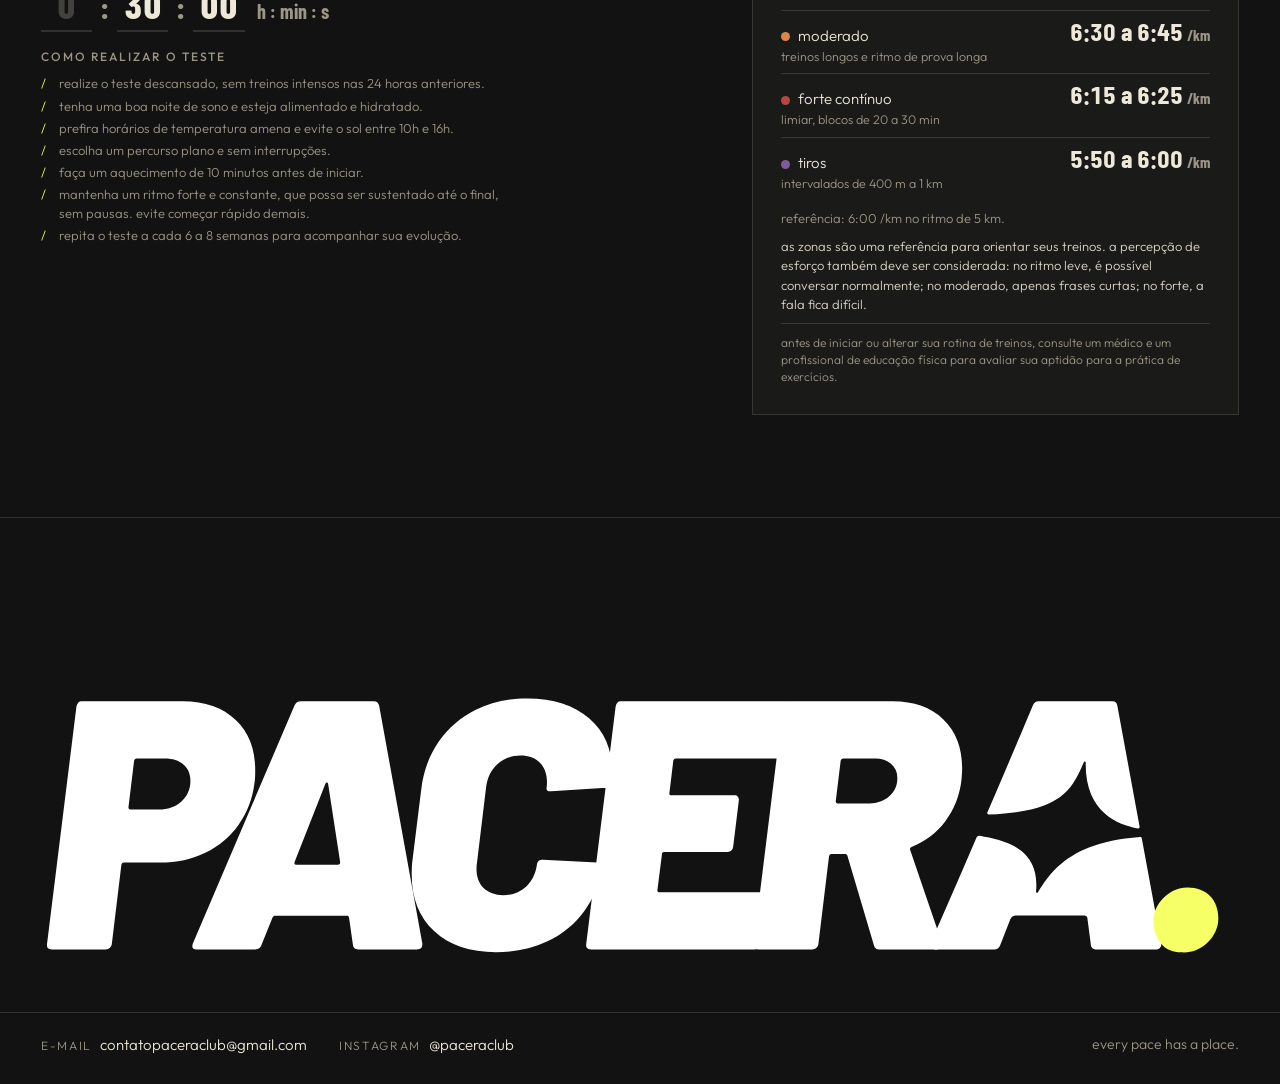
==== commit bd38f70b: "Add files via upload" ====
--- a/calculadora.html
+++ b/calculadora.html
@@ -56,7 +56,7 @@
       <div class="sec-num"><span class="label">/ calculadora</span><span class="label">pra todo corredor</span></div>
       <h1>Calcule o<br>seu <span class="yl">ritmo</span></h1>
       <div class="hero-row">
-        <p class="lead">pace, velocidade, distância, tempo, calorias e previsão de prova. preencha o que você sabe e a gente calcula o resto.</p>
+        <p class="lead">pace, velocidade, distância, tempo, calorias, previsão de prova e zonas de treino. preencha o que você sabe e a gente calcula o resto.</p>
         <div style="display: grid; gap: 8px; justify-items: start;">
           <div class="unit" role="group" aria-label="unidade de medida">
             <button type="button" id="unit-km" aria-pressed="true">quilômetros</button>
@@ -218,6 +218,46 @@
         <div class="result" aria-live="polite" id="r-out"></div>
       </div>
     </section>
+    <!-- / 05 zonas de treino -->
+    <section class="tool-sec px" id="zonas" aria-labelledby="t5">
+      <div class="tool-head">
+        <div class="sec-num"><span class="label">/ 05</span><span class="label">a partir de um teste</span></div>
+        <h2 id="t5">Zonas de<br><span class="yl">treino</span></h2>
+        <p class="lead">realize um teste de 3 ou 5 km em esforço máximo e descubra o pace indicado para cada tipo de treino.</p>
+      </div>
+      <div class="tool">
+        <div class="fields">
+          <div class="field">
+            <span class="flabel">distância do teste</span>
+            <div class="seg" role="group" aria-label="distância do teste" id="z-test">
+              <button type="button" data-km="3" aria-pressed="false">3 km</button>
+              <button type="button" data-km="5" aria-pressed="true">5 km</button>
+            </div>
+          </div>
+          <div class="field">
+            <span class="flabel" id="z-time-l">tempo do teste</span>
+            <div class="inrow" role="group" aria-labelledby="z-time-l">
+              <input class="in" id="z-h" type="text" inputmode="numeric" maxlength="3" placeholder="0" aria-label="horas" autocomplete="off"><span class="sep">:</span>
+              <input class="in" id="z-m" type="text" inputmode="numeric" maxlength="2" placeholder="00" aria-label="minutos" autocomplete="off"><span class="sep">:</span>
+              <input class="in" id="z-s" type="text" inputmode="numeric" maxlength="2" placeholder="00" aria-label="segundos" autocomplete="off"><span class="u">h : min : s</span>
+            </div>
+          </div>
+          <div class="tips">
+            <span class="flabel">como realizar o teste</span>
+            <ul>
+              <li>realize o teste descansado, sem treinos intensos nas 24 horas anteriores.</li>
+              <li>tenha uma boa noite de sono e esteja alimentado e hidratado.</li>
+              <li>prefira horários de temperatura amena e evite o sol entre 10h e 16h.</li>
+              <li>escolha um percurso plano e sem interrupções.</li>
+              <li>faça um aquecimento de 10 minutos antes de iniciar.</li>
+              <li>mantenha um ritmo forte e constante, que possa ser sustentado até o final, sem pausas. evite começar rápido demais.</li>
+              <li>repita o teste a cada 6 a 8 semanas para acompanhar sua evolução.</li>
+            </ul>
+          </div>
+        </div>
+        <div class="result" aria-live="polite" id="z-out"></div>
+      </div>
+    </section>
   </main>
 
   <footer id="contato" class="foot-space">
--- a/style/calculadora.css
+++ b/style/calculadora.css
@@ -92,3 +92,21 @@
 .table-wrap { overflow-x: auto; }
 
 .foot-space { margin-top: clamp(64px, 8vw, 120px); }
+
+/* / 05 zonas de treino */
+.pred .zp { font: 700 clamp(22px, 2.2vw, 30px)/1 var(--display); font-variant-numeric: tabular-nums; white-space: nowrap; text-align: right; }
+.pred .zp small { font-size: .6em; color: var(--muted); margin-left: 4px; }
+.pred th.r { text-align: right; padding-right: 0; }
+.pred td.zp { padding-right: 0; }
+.zone-dot { display: inline-block; width: 9px; height: 9px; border-radius: 50%; margin-right: 8px; background: var(--accent); vertical-align: middle; }
+.tips ul { margin: 0; padding: 0; list-style: none; display: grid; gap: 4px; }
+.tips li { position: relative; padding-left: 18px; font-size: 13px; line-height: 1.4; color: var(--muted); max-width: 52ch; }
+.tips li::before { content: "/"; position: absolute; left: 0; color: var(--accent); }
+.z-note { font-size: 14px; line-height: 1.5; color: var(--cream); opacity: .9; max-width: 52ch; }
+.z-warn { font-size: 12px; line-height: 1.45; color: var(--muted); border-top: 1px solid var(--line); padding-top: 10px; }
+#z-out { gap: 8px; }
+#z-out .pred th { padding-bottom: 6px; }
+#z-out .pred td { padding: 7px 12px 7px 0; }
+#z-out .pred td.zp { padding-right: 0; }
+#z-out .pred .zp { font-size: clamp(20px, 2vw, 26px); }
+#z-out .hint, #z-out .z-note { font-size: 13px; }
